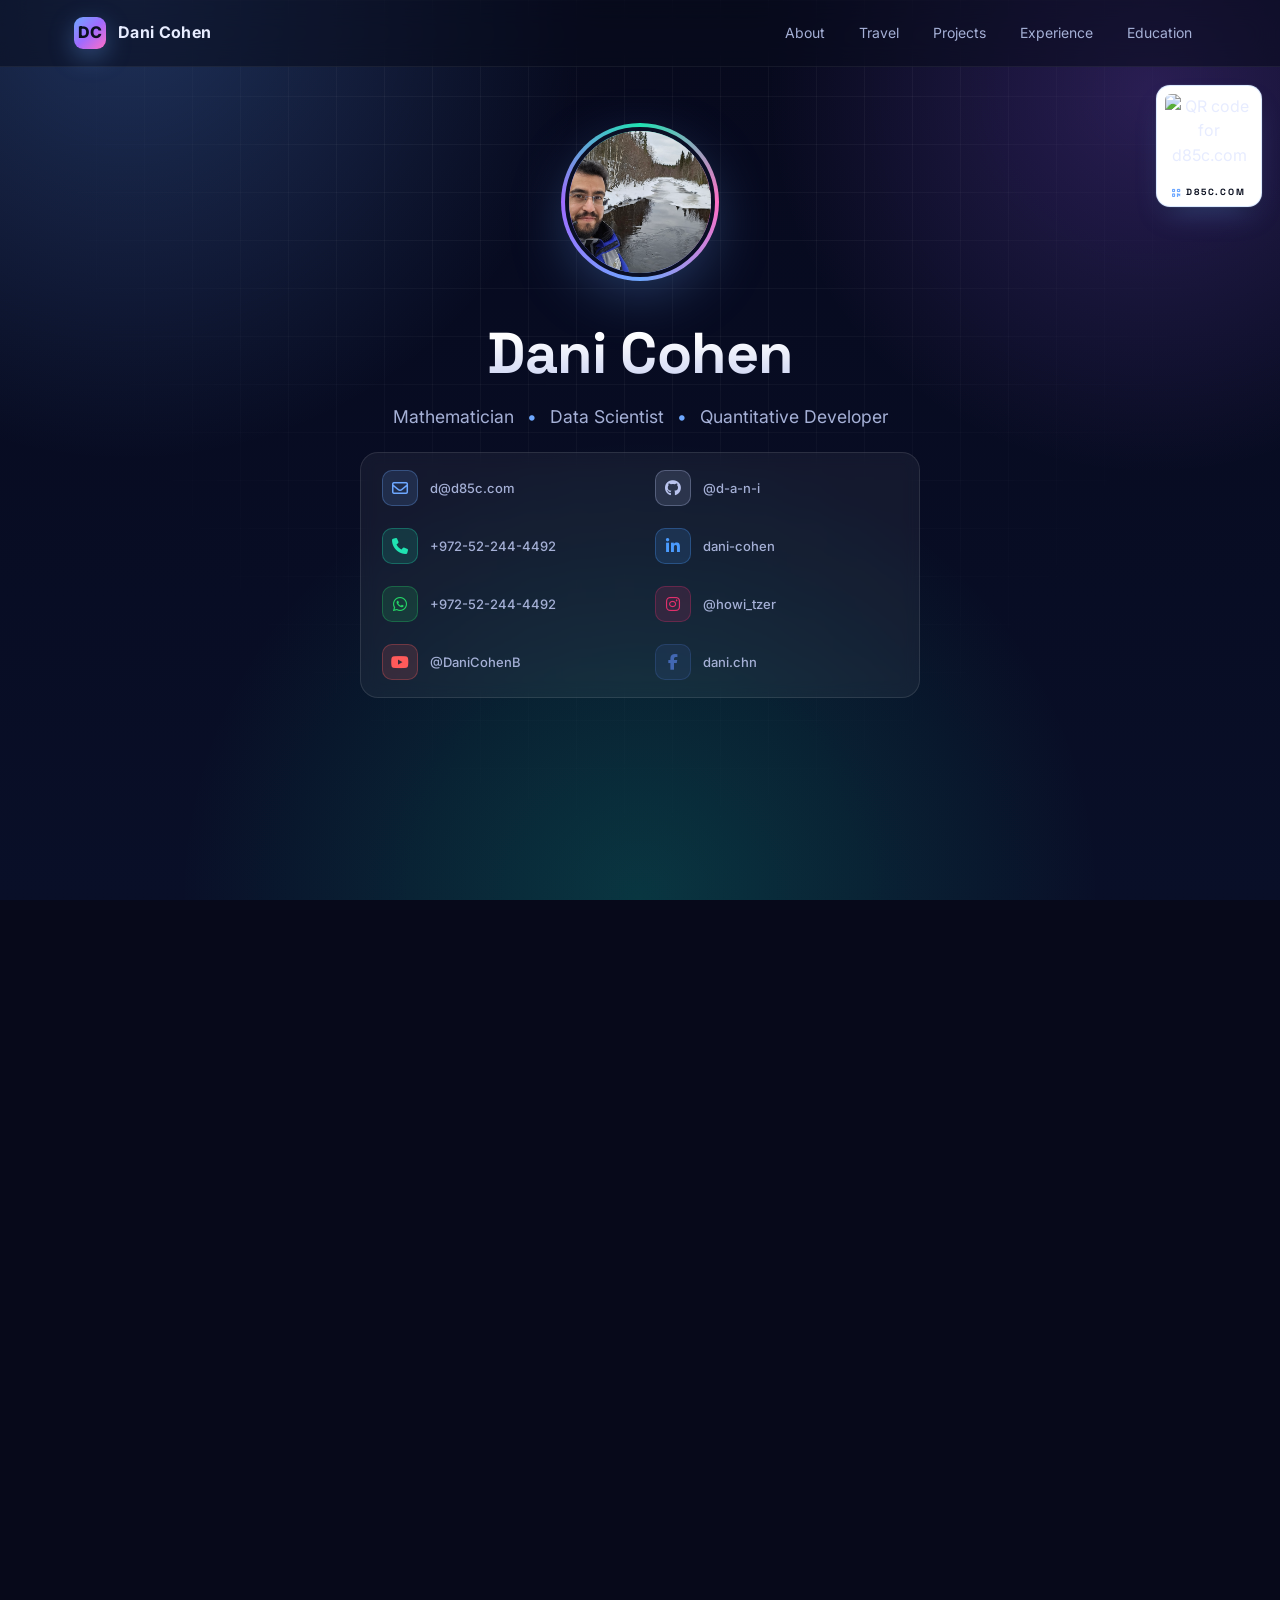
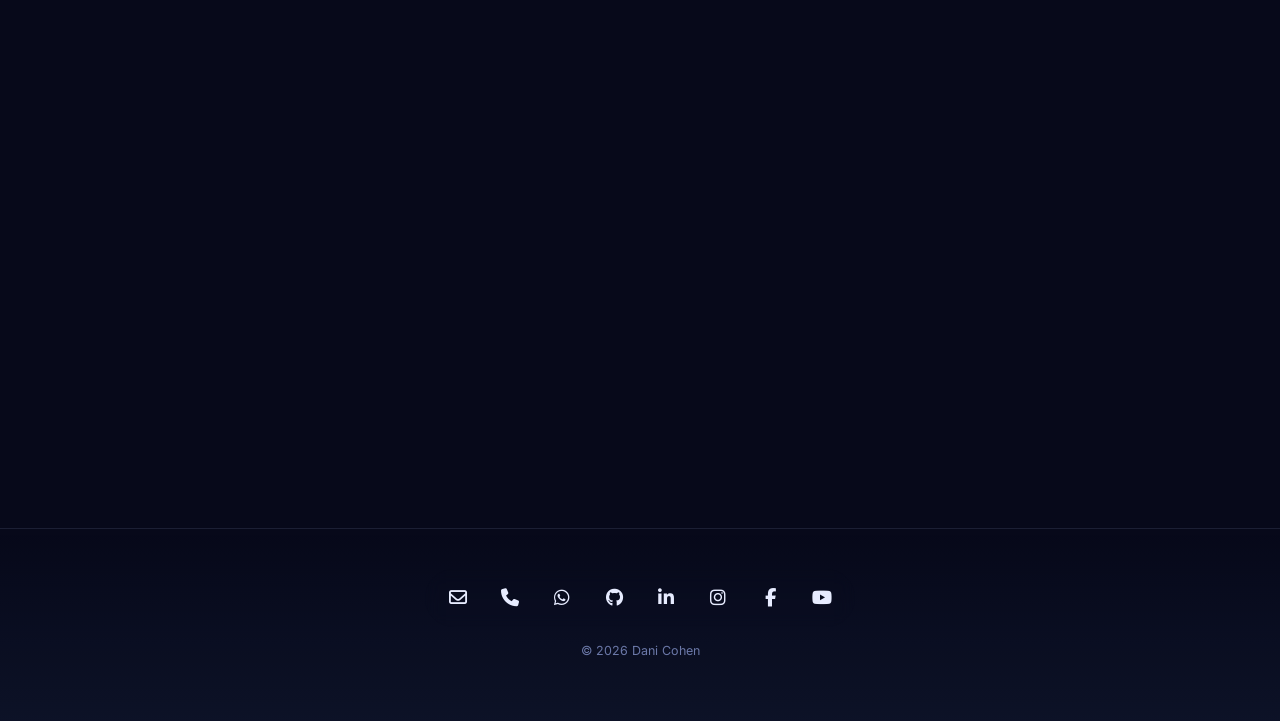
==== index.html @ a64b28fa "Cache-bust thum.io Zblid thumbnail" ====
<!DOCTYPE html>
<html lang="en">
<head>
    <!-- Google tag (gtag.js) -->
    <script async src="https://www.googletagmanager.com/gtag/js?id=G-GZY905EX00"></script>
    <script>
      window.dataLayer = window.dataLayer || [];
      function gtag(){dataLayer.push(arguments);}
      gtag('js', new Date());
      gtag('config', 'G-GZY905EX00');
    </script>
    <!-- End Google tag (gtag.js) -->
    <meta charset="UTF-8">
    <meta name="viewport" content="width=device-width, initial-scale=1.0">
    <meta name="description" content="Dani Cohen - Mathematician, Data Scientist, and Quantitative Developer. Experience, projects, and travels.">
    <meta name="theme-color" content="#0b1020">
    <meta property="og:title" content="Dani Cohen">
    <meta property="og:description" content="Mathematician • Data Scientist • Quantitative Developer">
    <meta property="og:image" content="profile.jpg">
    <title>Dani Cohen</title>

    <link rel="icon" type="image/jpeg" href="profile.jpg">

    <link rel="preconnect" href="https://fonts.googleapis.com">
    <link rel="preconnect" href="https://fonts.gstatic.com" crossorigin>
    <link href="https://fonts.googleapis.com/css2?family=Inter:wght@300;400;500;600;700;800&family=Space+Grotesk:wght@500;600;700&display=swap" rel="stylesheet">

    <link rel="stylesheet" href="https://cdnjs.cloudflare.com/ajax/libs/font-awesome/6.5.2/css/all.min.css" crossorigin="anonymous" referrerpolicy="no-referrer">
    <link rel="stylesheet" href="https://unpkg.com/leaflet@1.9.4/dist/leaflet.css" integrity="sha256-p4NxAoJBhIIN+hmNHrzRCf9tD/miZyoHS5obTRR9BMY=" crossorigin="">

    <style>
        :root {
            --bg-0: #07091a;
            --bg-1: #0b1020;
            --bg-2: #11183a;
            --card: rgba(255, 255, 255, 0.05);
            --card-border: rgba(255, 255, 255, 0.10);
            --text: #e7ecff;
            --text-dim: #a5b0d6;
            --muted: #6b78a8;
            --accent: #6ea8ff;
            --accent-2: #a06bff;
            --accent-3: #20e3b2;
            --grad: linear-gradient(135deg, #6ea8ff 0%, #a06bff 50%, #ff6ec7 100%);
            --grad-soft: linear-gradient(135deg, rgba(110,168,255,.15), rgba(160,107,255,.15), rgba(255,110,199,.15));
            --shadow-lg: 0 30px 60px -20px rgba(0,0,0,.6), 0 8px 24px -8px rgba(110,168,255,.15);
            --ring: 0 0 0 1px rgba(255,255,255,.08);
        }

        * { box-sizing: border-box; }

        html { scroll-behavior: smooth; }

        body {
            margin: 0;
            font-family: 'Inter', system-ui, -apple-system, Segoe UI, Roboto, Helvetica, Arial, sans-serif;
            color: var(--text);
            background: var(--bg-0);
            -webkit-font-smoothing: antialiased;
            -moz-osx-font-smoothing: grayscale;
            line-height: 1.55;
            overflow-x: hidden;
        }

        h1, h2, h3, .display { font-family: 'Space Grotesk', 'Inter', sans-serif; letter-spacing: -0.01em; }

        a { color: inherit; text-decoration: none; }

        img { max-width: 100%; display: block; }

        .container {
            max-width: 1180px;
            margin: 0 auto;
            padding: 0 24px;
        }

        /* ---------- Background Aurora ---------- */
        .aurora {
            position: fixed;
            inset: 0;
            z-index: -2;
            background:
                radial-gradient(60vw 60vw at 10% 0%, rgba(110, 168, 255, .25), transparent 60%),
                radial-gradient(50vw 50vw at 90% 10%, rgba(160, 107, 255, .22), transparent 60%),
                radial-gradient(60vw 60vw at 50% 100%, rgba(32, 227, 178, .18), transparent 60%),
                linear-gradient(180deg, #07091a 0%, #0a0f25 100%);
            filter: saturate(115%);
        }
        .grid-overlay {
            position: fixed;
            inset: 0;
            z-index: -1;
            background-image:
                linear-gradient(rgba(255,255,255,.04) 1px, transparent 1px),
                linear-gradient(90deg, rgba(255,255,255,.04) 1px, transparent 1px);
            background-size: 48px 48px;
            mask-image: radial-gradient(ellipse at 50% 0%, black 30%, transparent 70%);
            pointer-events: none;
        }

        /* ---------- Nav ---------- */
        .nav {
            position: sticky;
            top: 0;
            z-index: 50;
            backdrop-filter: blur(14px);
            -webkit-backdrop-filter: blur(14px);
            background: rgba(8, 11, 28, 0.55);
            border-bottom: 1px solid rgba(255,255,255,.06);
        }
        .nav-inner {
            display: flex;
            align-items: center;
            justify-content: space-between;
            padding: 14px 24px;
            max-width: 1180px;
            margin: 0 auto;
        }
        .brand {
            display: flex;
            align-items: center;
            gap: 12px;
            font-weight: 700;
            letter-spacing: .02em;
        }
        .brand-mark {
            width: 32px; height: 32px;
            border-radius: 9px;
            background: var(--grad);
            display: grid; place-items: center;
            color: #0b1020; font-weight: 800;
            box-shadow: 0 8px 24px rgba(110,168,255,.35);
        }
        .nav-links { display: flex; gap: 6px; }
        .nav-links a {
            padding: 8px 14px;
            border-radius: 999px;
            font-size: 14px;
            color: var(--text-dim);
            transition: all .2s ease;
        }
        .nav-links a:hover { color: white; background: rgba(255,255,255,.06); }
        @media (max-width: 720px) {
            .nav-links { display: none; }
        }

        /* ---------- Hero ---------- */
        header.hero {
            position: relative;
            padding: 56px 24px 40px;
            text-align: center;
        }
        @media (max-width: 520px) {
            header.hero { padding: 40px 20px 28px; }
        }

        /* QR badge */
        .qr-badge {
            position: absolute;
            top: 18px;
            right: 18px;
            z-index: 5;
            display: inline-flex;
            flex-direction: column;
            align-items: center;
            gap: 4px;
            padding: 8px 8px 6px;
            background: #fff;
            border-radius: 14px;
            border: 1px solid rgba(110,168,255,.25);
            box-shadow:
                0 0 0 1px rgba(255,255,255,.05),
                0 14px 30px -12px rgba(110,168,255,.35),
                0 6px 14px -6px rgba(0,0,0,.45);
            transition: transform .25s ease, box-shadow .25s ease, border-color .25s ease;
        }
        .qr-badge:hover {
            transform: translateY(-2px) rotate(-1deg);
            border-color: rgba(110,168,255,.55);
            box-shadow:
                0 0 0 1px rgba(255,255,255,.05),
                0 20px 36px -12px rgba(110,168,255,.55),
                0 8px 18px -6px rgba(0,0,0,.5);
        }
        .qr-badge img {
            width: 88px;
            height: 88px;
            display: block;
            border-radius: 6px;
        }
        .qr-badge .qr-cap {
            font-family: 'Space Grotesk', 'Inter', sans-serif;
            font-size: 9px;
            font-weight: 700;
            color: #0b1020;
            letter-spacing: .22em;
            text-transform: uppercase;
            display: inline-flex;
            align-items: center;
            gap: 4px;
        }
        .qr-badge .qr-cap i { color: #6ea8ff; font-size: 9px; }
        @media (max-width: 640px) {
            .qr-badge { top: 10px; right: 10px; padding: 6px 6px 4px; border-radius: 12px; }
            .qr-badge img { width: 64px; height: 64px; }
            .qr-badge .qr-cap { font-size: 8px; letter-spacing: .16em; }
        }
        @media (max-width: 380px) {
            .qr-badge img { width: 54px; height: 54px; }
            .qr-badge .qr-cap { display: none; }
        }
        .avatar-wrap {
            display: inline-block;
            position: relative;
            padding: 4px;
            border-radius: 50%;
            background: conic-gradient(from 180deg, #6ea8ff, #a06bff, #20e3b2, #ff6ec7, #6ea8ff);
            animation: spin 8s linear infinite;
            box-shadow: 0 18px 60px -10px rgba(110,168,255,.35);
        }
        @keyframes spin { to { transform: rotate(360deg); } }
        .avatar {
            width: 150px; height: 150px;
            border-radius: 50%;
            object-fit: cover;
            border: 4px solid #0a0f25;
            background: #0a0f25;
            animation: spin 8s linear infinite reverse;
        }
        @media (max-width: 520px) {
            .avatar { width: 120px; height: 120px; }
        }
        .name {
            margin: 22px 0 4px;
            font-size: clamp(2.2rem, 5.5vw, 3.6rem);
            font-weight: 700;
            background: linear-gradient(180deg, #ffffff 30%, #b9c3ee 100%);
            -webkit-background-clip: text;
            background-clip: text;
            color: transparent;
        }
        .tagline {
            color: var(--text-dim);
            font-size: clamp(.95rem, 1.4vw, 1.1rem);
            margin: 0 0 18px;
        }
        .tagline .dot { color: var(--accent); margin: 0 8px; }

        .socials {
            display: inline-flex;
            flex-wrap: wrap;
            gap: 10px;
            justify-content: center;
            padding: 8px 12px;
            border-radius: 999px;
            background: var(--card);
            border: 1px solid var(--card-border);
            backdrop-filter: blur(8px);
        }
        .icon-btn {
            width: 42px; height: 42px;
            display: inline-grid;
            place-items: center;
            color: var(--text);
            border-radius: 999px;
            transition: all .25s ease;
            background: transparent;
            border: 1px solid transparent;
        }
        .icon-btn:hover {
            transform: translateY(-2px);
            background: rgba(255,255,255,.08);
            border-color: rgba(255,255,255,.12);
            color: white;
            box-shadow: 0 8px 24px -8px rgba(110,168,255,.45);
        }
        .icon-btn i { font-size: 18px; }

        /* Hero socials: compact 2-column grid with brand-tinted icons */
        .socials-list {
            margin: 22px auto 0;
            max-width: 560px;
            display: grid;
            grid-template-columns: 1fr 1fr;
            gap: 4px;
            padding: 8px;
            border-radius: 18px;
            background: var(--card);
            border: 1px solid var(--card-border);
            backdrop-filter: blur(8px);
        }
        @media (max-width: 520px) {
            .socials-list { grid-template-columns: 1fr; max-width: 320px; }
        }
        .social-row {
            --brand: var(--accent);
            display: grid;
            grid-template-columns: 36px 1fr;
            align-items: center;
            gap: 12px;
            padding: 8px 12px;
            border-radius: 12px;
            color: var(--text-dim);
            transition: background .2s ease, border-color .2s ease, color .2s ease, transform .2s ease;
            border: 1px solid transparent;
            text-align: left;
            min-width: 0;
        }
        .social-row:hover {
            background: rgba(255,255,255,.05);
            border-color: rgba(255,255,255,.10);
            color: white;
            transform: translateY(-1px);
        }
        .social-row .glyph {
            width: 36px; height: 36px;
            display: grid; place-items: center;
            border-radius: 10px;
            background: color-mix(in srgb, var(--brand) 14%, transparent);
            border: 1px solid color-mix(in srgb, var(--brand) 30%, transparent);
            color: var(--brand);
            font-size: 16px;
            transition: background .2s ease, color .2s ease, border-color .2s ease, box-shadow .2s ease;
        }
        .social-row:hover .glyph {
            background: var(--brand);
            color: #0a0f25;
            border-color: var(--brand);
            box-shadow: 0 8px 20px -8px color-mix(in srgb, var(--brand) 70%, transparent);
        }
        .social-row .handle {
            font-family: 'Inter', sans-serif;
            font-size: 13px;
            font-weight: 500;
            letter-spacing: 0;
            overflow: hidden;
            text-overflow: ellipsis;
            white-space: nowrap;
        }
        .social-row[data-brand="email"]     { --brand: #6ea8ff; }
        .social-row[data-brand="phone"]     { --brand: #20e3b2; }
        .social-row[data-brand="whatsapp"]  { --brand: #25D366; }
        .social-row[data-brand="github"]    { --brand: #b9c3ee; }
        .social-row[data-brand="linkedin"]  { --brand: #4a9bff; }
        .social-row[data-brand="instagram"] { --brand: #e1306c; }
        .social-row[data-brand="facebook"]  { --brand: #4267B2; }
        .social-row[data-brand="youtube"]   { --brand: #ff5a5a; }

        /* ---------- Sections ---------- */
        section { padding: 44px 24px; position: relative; }
        @media (max-width: 520px) { section { padding: 36px 20px; } }
        .section-head {
            display: flex; align-items: center; gap: 14px;
            margin-bottom: 28px;
        }
        .section-head h2 {
            font-size: clamp(1.5rem, 3vw, 2rem);
            margin: 0;
            font-weight: 700;
        }
        .eyebrow {
            display: inline-flex; align-items: center; gap: 8px;
            color: var(--accent);
            font-size: 12px;
            font-weight: 600;
            letter-spacing: .14em;
            text-transform: uppercase;
            padding: 6px 10px;
            border-radius: 999px;
            background: rgba(110,168,255,.10);
            border: 1px solid rgba(110,168,255,.25);
        }

        .card {
            background: var(--card);
            border: 1px solid var(--card-border);
            border-radius: 22px;
            padding: 26px;
            backdrop-filter: blur(8px);
            box-shadow: var(--shadow-lg);
            transition: transform .25s ease, border-color .25s ease, box-shadow .25s ease;
        }
        .card:hover {
            border-color: rgba(255,255,255,.18);
            transform: translateY(-3px);
        }

        .grid-2 {
            display: grid;
            grid-template-columns: 1fr 1fr;
            gap: 22px;
        }
        @media (max-width: 880px) { .grid-2 { grid-template-columns: 1fr; } }

        /* ---------- Skills ---------- */
        .skill-row { padding: 14px 0; border-top: 1px dashed rgba(255,255,255,.08); }
        .skill-row:first-child { border-top: 0; padding-top: 0; }
        .skill-row h3 {
            display: flex; align-items: center; gap: 12px;
            font-size: 1.05rem; font-weight: 600; margin: 0 0 10px;
        }
        .skill-row h3 .ico {
            width: 36px; height: 36px;
            display: grid; place-items: center;
            background: var(--grad-soft);
            border: 1px solid var(--card-border);
            border-radius: 10px;
            color: var(--accent);
        }
        .tags { display: flex; flex-wrap: wrap; gap: 6px; }
        .tag {
            padding: 6px 12px;
            border-radius: 999px;
            font-size: 12.5px;
            background: rgba(110,168,255,.10);
            border: 1px solid rgba(110,168,255,.25);
            color: #cfd9ff;
            transition: all .2s ease;
        }
        .tag:hover {
            transform: translateY(-2px);
            background: rgba(110,168,255,.22);
            color: white;
        }

        /* ---------- Interests ---------- */
        .interest {
            display: grid;
            grid-template-columns: 44px 1fr;
            gap: 14px;
            align-items: start;
            padding: 14px 0;
            border-top: 1px dashed rgba(255,255,255,.08);
        }
        .interest:first-child { border-top: 0; padding-top: 0; }
        .interest .ico {
            width: 44px; height: 44px;
            border-radius: 12px;
            background: var(--grad-soft);
            border: 1px solid var(--card-border);
            display: grid; place-items: center;
            color: var(--accent-3);
            font-size: 18px;
        }
        .interest h3 { margin: 2px 0 4px; font-size: 1.05rem; font-weight: 600; }
        .interest p { margin: 0; color: var(--text-dim); font-size: .94rem; }
        .interest a { color: var(--accent); border-bottom: 1px dashed rgba(110,168,255,.5); }
        .interest a:hover { color: white; border-bottom-color: white; }

        .lang-flags { display: flex; flex-wrap: wrap; gap: 10px; margin-top: 6px; }
        .flag {
            display: inline-flex;
            align-items: center;
            gap: 8px;
            padding: 6px 10px;
            border-radius: 10px;
            background: rgba(255,255,255,.05);
            border: 1px solid var(--card-border);
            font-size: 13px;
            color: var(--text-dim);
            position: relative;
            cursor: default;
            transition: transform .2s ease, border-color .2s ease, background .2s ease;
        }
        .flag:hover { transform: translateY(-2px); border-color: rgba(255,255,255,.18); background: rgba(255,255,255,.08); }
        .flag img { width: 22px; height: 16px; border-radius: 3px; object-fit: cover; }
        .flag[data-level]::after {
            content: attr(data-level);
            position: absolute;
            bottom: calc(100% + 8px);
            left: 50%;
            transform: translateX(-50%) translateY(6px);
            background: var(--bg-1);
            color: var(--accent);
            border: 1px solid var(--card-border);
            padding: 4px 10px;
            border-radius: 8px;
            font-size: 11px;
            font-weight: 600;
            letter-spacing: .08em;
            white-space: nowrap;
            opacity: 0;
            pointer-events: none;
            transition: opacity .2s ease, transform .2s ease;
            box-shadow: 0 8px 20px -8px rgba(0,0,0,.5);
        }
        .flag[data-level]::before {
            content: "";
            position: absolute;
            bottom: calc(100% + 2px);
            left: 50%;
            transform: translateX(-50%);
            border: 5px solid transparent;
            border-top-color: var(--card-border);
            opacity: 0;
            transition: opacity .2s ease;
        }
        .flag[data-level]:hover::after { opacity: 1; transform: translateX(-50%) translateY(0); }
        .flag[data-level]:hover::before { opacity: 1; }
        .flag.clickable {
            color: var(--accent);
            border-color: rgba(110,168,255,.45);
            background: rgba(110,168,255,.10);
            position: relative;
            cursor: pointer;
            box-shadow: 0 0 0 0 rgba(110,168,255,.45);
            animation: pulse 2.4s ease-in-out infinite;
        }
        .flag.clickable:hover { color: white; background: rgba(110,168,255,.22); }
        .flag.clickable .link-hint {
            font-size: 10px;
            display: inline-flex; align-items: center; gap: 4px;
            color: var(--accent);
        }
        @keyframes pulse {
            0%, 100% { box-shadow: 0 0 0 0 rgba(110,168,255,.45); }
            50%      { box-shadow: 0 0 0 8px rgba(110,168,255,0); }
        }

        /* ---------- Map ---------- */
        .map-wrap {
            position: relative;
            border-radius: 22px;
            overflow: hidden;
            border: 1px solid var(--card-border);
            box-shadow: var(--shadow-lg);
            background: #0a0f25;
        }
        #map {
            height: 520px;
            width: 100%;
            background: #0a0f25;
        }
        @media (max-width: 640px) { #map { height: 420px; } }
        .map-legend {
            position: absolute;
            bottom: 14px; left: 14px;
            padding: 10px 14px;
            background: rgba(8, 11, 28, .8);
            border: 1px solid var(--card-border);
            border-radius: 14px;
            font-size: 12.5px;
            color: var(--text-dim);
            backdrop-filter: blur(8px);
            display: flex; align-items: center; gap: 10px;
            z-index: 500;
        }
        .legend-dot {
            width: 10px; height: 10px; border-radius: 999px;
            background: #ff6ec7;
            box-shadow: 0 0 0 4px rgba(255,110,199,.25);
        }
        .country-chips {
            display: flex; flex-wrap: wrap; gap: 6px;
            margin-top: 18px;
        }
        .chip {
            display: inline-flex; align-items: center; gap: 6px;
            padding: 5px 10px;
            border-radius: 999px;
            font-size: 12px;
            background: rgba(255,255,255,.04);
            border: 1px solid var(--card-border);
            color: var(--text-dim);
        }
        .chip img { width: 16px; height: 12px; border-radius: 2px; object-fit: cover; }
        .stat-row {
            display: flex; flex-wrap: wrap; gap: 24px;
            margin-top: 18px;
        }
        .stat .num {
            font-size: 1.8rem; font-weight: 700;
            background: var(--grad); -webkit-background-clip: text; background-clip: text; color: transparent;
        }
        .stat .label { color: var(--text-dim); font-size: 12.5px; letter-spacing: .12em; text-transform: uppercase; }

        /* Dark basemap: OSM tiles are light, so invert them to match the theme.
           Only the tile pane is filtered, markers/popups stay untouched. */
        .leaflet-tile-pane {
            filter: invert(1) hue-rotate(200deg) brightness(.62) contrast(1.05) saturate(.45);
        }

        /* Leaflet marker custom */
        .country-pin {
            width: 14px; height: 14px;
            background: #ff6ec7;
            border-radius: 50%;
            border: 2px solid #fff;
            box-shadow: 0 0 0 4px rgba(255,110,199,.35);
            animation: pin-pulse 2.6s ease-in-out infinite;
        }
        @keyframes pin-pulse {
            0%, 100% { transform: scale(1); box-shadow: 0 0 0 4px rgba(255,110,199,.35); }
            50%      { transform: scale(1.25); box-shadow: 0 0 0 10px rgba(255,110,199,0); }
        }
        .leaflet-popup-content-wrapper {
            background: rgba(8, 11, 28, .94);
            color: #fff;
            border-radius: 12px;
            border: 1px solid var(--card-border);
        }
        .leaflet-popup-tip { background: rgba(8, 11, 28, .94); }
        .leaflet-popup-content { margin: 10px 14px; font-family: 'Inter', sans-serif; font-size: 13px; }
        .leaflet-container a.leaflet-popup-close-button { color: #cfd9ff; }
        .leaflet-control-attribution {
            background: rgba(8, 11, 28, .8) !important;
            color: #6b78a8 !important;
            font-size: 10px !important;
        }
        .leaflet-control-attribution a { color: #a5b0d6 !important; }

        /* ---------- Projects ---------- */
        .projects {
            display: grid;
            grid-template-columns: repeat(3, 1fr);
            gap: 22px;
        }
        @media (max-width: 980px) { .projects { grid-template-columns: 1fr 1fr; } }
        @media (max-width: 660px) { .projects { grid-template-columns: 1fr; } }
        .project {
            position: relative;
            overflow: hidden;
            border-radius: 22px;
            background: var(--card);
            border: 1px solid var(--card-border);
            transition: transform .25s ease, border-color .25s ease, box-shadow .25s ease;
        }
        .project:hover {
            transform: translateY(-4px);
            border-color: rgba(255,255,255,.2);
            box-shadow: var(--shadow-lg);
        }
        .project .thumb {
            aspect-ratio: 16/10;
            background: #0a0f25;
            position: relative;
            overflow: hidden;
        }
        .project .thumb img {
            width: 100%; height: 100%; object-fit: cover;
            transition: transform .6s ease;
        }
        .project:hover .thumb img { transform: scale(1.05); }
        .project .thumb::after {
            content: ""; position: absolute; inset: 0;
            background: linear-gradient(180deg, transparent 50%, rgba(7,9,26,.7) 100%);
            pointer-events: none;
        }
        .project .body { padding: 18px 20px 22px; }
        .project .body h3 {
            font-size: 1.1rem; font-weight: 700; margin: 0 0 6px;
            display: flex; align-items: center; gap: 8px;
        }
        .project .body p { margin: 0; color: var(--text-dim); font-size: .92rem; }
        .project .meta {
            margin-top: 12px;
            display: flex; flex-wrap: wrap; gap: 6px;
        }
        .project .link {
            position: absolute;
            top: 14px; right: 14px;
            width: 36px; height: 36px;
            border-radius: 999px;
            background: rgba(8,11,28,.7);
            backdrop-filter: blur(6px);
            border: 1px solid rgba(255,255,255,.15);
            color: white;
            display: grid; place-items: center;
            z-index: 2;
            transition: all .2s ease;
        }
        .project:hover .link { background: var(--accent); color: #0b1020; transform: rotate(-45deg); }
        .project-status {
            display: inline-flex;
            align-items: center;
            margin-left: 2px;
            padding: 3px 8px;
            border: 1px solid rgba(255, 202, 58, .45);
            border-radius: 999px;
            background: rgba(255, 202, 58, .12);
            color: #ffe28a;
            font-family: 'Inter', sans-serif;
            font-size: .63rem;
            font-weight: 700;
            letter-spacing: .09em;
            line-height: 1;
            text-transform: uppercase;
        }

        /* zbace retro thumb */
        .retro-thumb {
            position: relative;
            width: 100%; height: 100%;
            background: radial-gradient(ellipse at 50% 60%, rgba(110,168,255,.25), transparent 60%), #050816;
            overflow: hidden;
        }
        .retro-thumb::before {
            content: "";
            position: absolute; inset: 0;
            background-image:
                radial-gradient(2px 2px at 10% 20%, #fff, transparent),
                radial-gradient(1px 1px at 25% 70%, #fff, transparent),
                radial-gradient(1.5px 1.5px at 40% 30%, #fff, transparent),
                radial-gradient(1px 1px at 60% 80%, #fff, transparent),
                radial-gradient(2px 2px at 80% 25%, #fff, transparent),
                radial-gradient(1px 1px at 70% 55%, #fff, transparent),
                radial-gradient(1.5px 1.5px at 90% 70%, #fff, transparent),
                radial-gradient(1px 1px at 15% 85%, #fff, transparent),
                radial-gradient(1px 1px at 35% 50%, #fff, transparent),
                radial-gradient(1.5px 1.5px at 55% 15%, #fff, transparent);
            opacity: .8;
            animation: starfield 22s linear infinite;
        }
        @keyframes starfield {
            from { transform: translateY(0); }
            to   { transform: translateY(-40px); }
        }
        .retro-thumb svg.ship {
            position: absolute;
            left: 50%; bottom: 18%;
            transform: translateX(-50%);
            filter: drop-shadow(0 0 10px rgba(110,168,255,.6));
            animation: hover 3s ease-in-out infinite;
        }
        @keyframes hover {
            0%, 100% { transform: translateX(-50%) translateY(0); }
            50%      { transform: translateX(-50%) translateY(-6px); }
        }
        .retro-thumb .laser {
            position: absolute;
            left: 50%; bottom: 38%;
            width: 2px; height: 32px;
            background: linear-gradient(180deg, #20e3b2, transparent);
            transform: translateX(-50%);
            animation: laser 1.4s linear infinite;
            opacity: 0;
        }
        @keyframes laser {
            0% { opacity: 1; transform: translate(-50%, 0); }
            100% { opacity: 0; transform: translate(-50%, -120px); }
        }
        .retro-thumb .label {
            position: absolute;
            top: 14px; left: 14px;
            font-family: 'Space Grotesk', sans-serif;
            font-size: 12px;
            color: #20e3b2;
            letter-spacing: .25em;
        }

        /* ---------- Timeline ---------- */
        .timeline { position: relative; padding-left: 28px; }
        .timeline::before {
            content: "";
            position: absolute;
            top: 6px; bottom: 6px; left: 8px;
            width: 2px;
            background: linear-gradient(180deg, transparent, rgba(110,168,255,.5), rgba(160,107,255,.5), transparent);
            border-radius: 2px;
        }
        .t-item { position: relative; padding: 14px 0; padding-left: 14px; }
        .t-item::before {
            content: "";
            position: absolute;
            top: 22px; left: -23px;
            width: 12px; height: 12px;
            border-radius: 50%;
            background: var(--bg-1);
            border: 2px solid var(--accent);
            box-shadow: 0 0 0 3px rgba(110,168,255,.18);
            transition: all .25s ease;
        }
        .t-item.current::before {
            background: var(--accent);
            box-shadow: 0 0 0 4px rgba(110,168,255,.25), 0 0 18px rgba(110,168,255,.6);
            animation: pulse-dot 2s ease-in-out infinite;
        }
        @keyframes pulse-dot {
            0%, 100% { box-shadow: 0 0 0 4px rgba(110,168,255,.25), 0 0 18px rgba(110,168,255,.6); }
            50%      { box-shadow: 0 0 0 8px rgba(110,168,255,.10), 0 0 24px rgba(110,168,255,.9); }
        }
        .t-item:hover::before { transform: scale(1.2); }
        .t-item h3 { margin: 0; font-size: 1.02rem; font-weight: 600; }
        .t-item .when { color: var(--accent); font-size: 13px; font-weight: 500; margin-top: 2px; }
        .t-item .extra { color: var(--text-dim); font-size: 12.5px; margin-top: 3px; }

        .badge-current {
            display: inline-flex; align-items: center; gap: 6px;
            padding: 2px 8px;
            font-size: 10.5px;
            font-weight: 600;
            color: #0b1020;
            background: var(--accent-3);
            border-radius: 999px;
            margin-left: 8px;
            letter-spacing: .04em;
        }
        .badge-current .blink {
            width: 6px; height: 6px; border-radius: 50%;
            background: #0b1020;
            animation: blinkdot 1.4s ease-in-out infinite;
        }
        @keyframes blinkdot { 0%, 100% { opacity: 1; } 50% { opacity: .3; } }

        /* ---------- Footer ---------- */
        footer {
            margin-top: 40px;
            padding: 40px 24px 60px;
            text-align: center;
            border-top: 1px solid rgba(255,255,255,.06);
            background: linear-gradient(180deg, transparent, rgba(110,168,255,.06));
        }
        footer .copy { color: var(--muted); font-size: 12.5px; margin-top: 14px; }

        /* Reveal animation on scroll */
        .reveal {
            opacity: 0;
            transform: translateY(18px);
            transition: opacity .7s ease, transform .7s ease;
        }
        .reveal.in {
            opacity: 1;
            transform: translateY(0);
        }

        @media (prefers-reduced-motion: reduce) {
            *, *::before, *::after { animation: none !important; transition: none !important; }
        }
    </style>
</head>
<body>
    <div class="aurora"></div>
    <div class="grid-overlay"></div>

    <!-- Nav -->
    <nav class="nav">
        <div class="nav-inner">
            <a href="#top" class="brand">
                <span class="brand-mark">DC</span>
                <span>Dani Cohen</span>
            </a>
            <div class="nav-links">
                <a href="#about">About</a>
                <a href="#travel">Travel</a>
                <a href="#projects">Projects</a>
                <a href="#experience">Experience</a>
                <a href="#education">Education</a>
            </div>
        </div>
    </nav>

    <!-- Hero -->
    <header id="top" class="hero">
        <a class="qr-badge" href="https://d85c.com" target="_blank" rel="noopener" title="Scan or click to visit d85c.com" aria-label="QR code linking to d85c.com">
            <img
                src="https://api.qrserver.com/v1/create-qr-code/?data=https%3A%2F%2Fd85c.com&size=240x240&format=svg&margin=1&ecc=M"
                alt="QR code for d85c.com"
                loading="lazy"
                width="88" height="88">
            <span class="qr-cap"><i class="fa-solid fa-qrcode"></i> d85c.com</span>
        </a>
        <div class="container">
            <div class="avatar-wrap">
                <img class="avatar" src="profile.jpg" alt="Dani Cohen" loading="eager">
            </div>
            <h1 class="name">Dani Cohen</h1>
            <p class="tagline">
                Mathematician <span class="dot">•</span> Data Scientist <span class="dot">•</span> Quantitative Developer
            </p>

            <div class="socials-list" aria-label="Contact and social links">
                <a class="social-row" data-brand="email" href="mailto:d@d85c.com" title="Email">
                    <span class="glyph"><i class="fa-regular fa-envelope"></i></span>
                    <span class="handle">d@d85c.com</span>
                </a>
                <a class="social-row" data-brand="github" href="https://github.com/d-a-n-i" target="_blank" rel="noopener" title="GitHub">
                    <span class="glyph"><i class="fa-brands fa-github"></i></span>
                    <span class="handle">@d-a-n-i</span>
                </a>
                <a class="social-row" data-brand="phone" href="tel:+972522444492" title="Phone">
                    <span class="glyph"><i class="fa-solid fa-phone"></i></span>
                    <span class="handle">+972-52-244-4492</span>
                </a>
                <a class="social-row" data-brand="linkedin" href="https://www.linkedin.com/in/dani-cohen-8079673/" target="_blank" rel="noopener" title="LinkedIn">
                    <span class="glyph"><i class="fa-brands fa-linkedin-in"></i></span>
                    <span class="handle">dani-cohen</span>
                </a>
                <a class="social-row" data-brand="whatsapp" href="https://wa.me/972522444492" target="_blank" rel="noopener" title="WhatsApp">
                    <span class="glyph"><i class="fa-brands fa-whatsapp"></i></span>
                    <span class="handle">+972-52-244-4492</span>
                </a>
                <a class="social-row" data-brand="instagram" href="https://www.instagram.com/howi_tzer/" target="_blank" rel="noopener" title="Instagram">
                    <span class="glyph"><i class="fa-brands fa-instagram"></i></span>
                    <span class="handle">@howi_tzer</span>
                </a>
                <a class="social-row" data-brand="youtube" href="https://www.youtube.com/@DaniCohenB" target="_blank" rel="noopener" title="YouTube">
                    <span class="glyph"><i class="fa-brands fa-youtube"></i></span>
                    <span class="handle">@DaniCohenB</span>
                </a>
                <a class="social-row" data-brand="facebook" href="https://fb.com/dani.chn" target="_blank" rel="noopener" title="Facebook">
                    <span class="glyph"><i class="fa-brands fa-facebook-f"></i></span>
                    <span class="handle">dani.chn</span>
                </a>
            </div>
        </div>
    </header>

    <!-- About / Skills / Interests -->
    <section id="about">
        <div class="container">
            <div class="section-head reveal">
                <span class="eyebrow"><i class="fa-solid fa-sparkles"></i> About</span>
                <h2>What I do, what I love</h2>
            </div>

            <div class="grid-2">
                <!-- I Do -->
                <div class="card reveal">
                    <div class="skill-row">
                        <h3><span class="ico"><i class="fa-solid fa-code"></i></span> Algorithms Research &amp; Development</h3>
                        <div class="tags">
                            <span class="tag">Python</span>
                            <span class="tag">MATLAB</span>
                            <span class="tag">R</span>
                            <span class="tag">C++</span>
                            <span class="tag">Java</span>
                            <span class="tag">C#</span>
                        </div>
                    </div>
                    <div class="skill-row">
                        <h3><span class="ico"><i class="fa-solid fa-chart-line"></i></span> Data Science &amp; Quant</h3>
                        <div class="tags">
                            <span class="tag">Statistics</span>
                            <span class="tag">Machine Learning</span>
                            <span class="tag">Signal Processing</span>
                            <span class="tag">Market Microstructure</span>
                        </div>
                    </div>
                    <div class="skill-row">
                        <h3><span class="ico"><i class="fa-solid fa-square-root-variable"></i></span> Mathematics</h3>
                    </div>
                </div>

                <!-- I Like -->
                <div class="card reveal">
                    <div class="interest">
                        <div class="ico"><i class="fa-solid fa-plane-departure"></i></div>
                        <div>
                            <h3>Travelling</h3>
                            <p><a href="#travel">See where I've been</a> - 31 countries and counting.</p>
                        </div>
                    </div>
                    <div class="interest">
                        <div class="ico"><i class="fa-solid fa-camera"></i></div>
                        <div>
                            <h3>Photography</h3>
                            <p>Catch the latest on <a href="https://www.instagram.com/howi_tzer/" target="_blank" rel="noopener">Instagram</a>.</p>
                        </div>
                    </div>
                    <div class="interest">
                        <div class="ico"><i class="fa-solid fa-feather"></i></div>
                        <div>
                            <h3>Nature</h3>
                            <p>I filmed a falcon family that nested below my window - <a href="https://www.youtube.com/@DaniCohenB" target="_blank" rel="noopener">watch on YouTube</a>.</p>
                        </div>
                    </div>
                    <div class="interest">
                        <div class="ico"><i class="fa-solid fa-language"></i></div>
                        <div>
                            <h3>Languages</h3>
                            <div class="lang-flags">
                                <span class="flag" data-level="C2 · Native"><img src="https://flagcdn.com/il.svg" alt="Hebrew"> Hebrew</span>
                                <span class="flag" data-level="C2 · Fluent"><img src="https://flagcdn.com/gb.svg" alt="English"> English</span>
                                <a class="flag clickable" data-level="B2 · Upper-Intermediate" href="https://lyricstranslate.com/en/translator/dani2" target="_blank" rel="noopener" title="See my translations on lyricstranslate.com">
                                    <img src="https://flagcdn.com/ru.svg" alt="Russian"> Russian
                                    <span class="link-hint"><i class="fa-solid fa-arrow-up-right-from-square"></i></span>
                                </a>
                                <span class="flag" data-level="A2 · Elementary"><img src="https://flagcdn.com/bg.svg" alt="Bulgarian"> Bulgarian</span>
                            </div>
                        </div>
                    </div>
                    <div class="interest">
                        <div class="ico"><i class="fa-solid fa-sailboat"></i></div>
                        <div><h3>Sailing</h3><p>Out on the water whenever the wind allows.</p></div>
                    </div>
                    <div class="interest">
                        <div class="ico"><i class="fa-solid fa-gamepad"></i></div>
                        <div><h3>Gaming</h3></div>
                    </div>
                </div>
            </div>
        </div>
    </section>

    <!-- Travel Map -->
    <section id="travel">
        <div class="container">
            <div class="section-head reveal">
                <span class="eyebrow"><i class="fa-solid fa-globe"></i> Travel</span>
                <h2>Where I've been</h2>
            </div>

            <div class="card reveal" style="padding: 14px;">
                <div class="map-wrap">
                    <div id="map" role="img" aria-label="Interactive world map of countries I have visited"></div>
                    <div class="map-legend"><span class="legend-dot"></span> Visited (click for details)</div>
                </div>

                <div class="stat-row">
                    <div class="stat"><div class="num" id="stat-countries">31</div><div class="label">Countries</div></div>
                    <div class="stat"><div class="num">3</div><div class="label">Continents touched</div></div>
                    <div class="stat"><div class="num">∞</div><div class="label">Stories</div></div>
                </div>

                <div class="country-chips" id="chips"></div>
            </div>
        </div>
    </section>

    <!-- Projects -->
    <section id="projects">
        <div class="container">
            <div class="section-head reveal">
                <span class="eyebrow"><i class="fa-solid fa-rocket"></i> Projects</span>
                <h2>Side things I build for fun</h2>
            </div>

            <div class="projects">
                <a class="project reveal" href="https://katnoim.com" target="_blank" rel="noopener">
                    <span class="link" aria-hidden="true"><i class="fa-solid fa-arrow-up-right-from-square"></i></span>
                    <div class="thumb">
                        <img
                            src="https://image.thum.io/get/width/800/crop/600/https://katnoim.com/"
                            alt="Katnoim screenshot"
                            loading="lazy"
                            referrerpolicy="no-referrer"
                            onerror="this.onerror=null;this.src='https://s.wordpress.com/mshots/v1/https%3A%2F%2Fkatnoim.com?w=800&amp;h=500'">
                    </div>
                    <div class="body">
                        <h3><i class="fa-solid fa-motorcycle" style="color:var(--accent)"></i> Katnoim</h3>
                        <p>The Israeli scooter buyer's guide - compare models, book test rides, and get insurance quotes.</p>
                        <div class="meta">
                            <span class="tag">Web</span>
                            <span class="tag">Catalog</span>
                            <span class="tag">Hebrew</span>
                        </div>
                    </div>
                </a>

                <a class="project reveal" href="https://yallagig.com" target="_blank" rel="noopener">
                    <span class="link" aria-hidden="true"><i class="fa-solid fa-arrow-up-right-from-square"></i></span>
                    <div class="thumb">
                        <img
                            src="https://image.thum.io/get/width/800/crop/600/https://yallagig.com/"
                            alt="Yallagig screenshot"
                            loading="lazy"
                            referrerpolicy="no-referrer"
                            onerror="this.onerror=null;this.src='https://s.wordpress.com/mshots/v1/https%3A%2F%2Fyallagig.com?w=800&amp;h=500'">
                    </div>
                    <div class="body">
                        <h3><i class="fa-solid fa-ticket" style="color:var(--accent-3)"></i> Yallagig <span class="project-status">Beta</span></h3>
                        <p>Find concerts abroad and compare the full trip from Tel Aviv - flights, hotels, and tickets.</p>
                        <div class="meta">
                            <span class="tag">Travel</span>
                            <span class="tag">Music</span>
                            <span class="tag">Hebrew</span>
                        </div>
                    </div>
                </a>

                <a class="project reveal" href="https://nexteps.d85c.com" target="_blank" rel="noopener">
                    <span class="link" aria-hidden="true"><i class="fa-solid fa-arrow-up-right-from-square"></i></span>
                    <div class="thumb">
                        <img
                            src="https://image.thum.io/get/width/800/crop/600/https://nexteps.d85c.com/"
                            alt="NextEps screenshot"
                            loading="lazy"
                            referrerpolicy="no-referrer"
                            onerror="this.onerror=null;this.src='https://s.wordpress.com/mshots/v1/https%3A%2F%2Fnexteps.d85c.com?w=800&amp;h=500'">
                    </div>
                    <div class="body">
                        <h3><i class="fa-solid fa-tv" style="color:var(--accent-2)"></i> NextEps</h3>
                        <p>A TV watchlist and calendar that keeps upcoming episodes in one place.</p>
                        <div class="meta">
                            <span class="tag">TV</span>
                            <span class="tag">Calendar</span>
                            <span class="tag">Web</span>
                        </div>
                    </div>
                </a>

                <a class="project reveal" href="https://zblid.d85c.com" target="_blank" rel="noopener">
                    <span class="link" aria-hidden="true"><i class="fa-solid fa-arrow-up-right-from-square"></i></span>
                    <div class="thumb">
                        <img
                            src="https://image.thum.io/get/width/800/crop/600/https://zblid.d85c.com/?v=2"
                            alt="Zblid screenshot"
                            loading="lazy"
                            referrerpolicy="no-referrer"
                            onerror="this.onerror=null;this.src='https://s.wordpress.com/mshots/v1/https%3A%2F%2Fzblid.d85c.com?w=800&amp;h=500'">
                    </div>
                    <div class="body">
                        <h3><i class="fa-solid fa-receipt" style="color:var(--accent)"></i> Zblid</h3>
                        <p>A shared trip-expense tracker that settles who paid and who owes what.</p>
                        <div class="meta">
                            <span class="tag">Travel</span>
                            <span class="tag">Expenses</span>
                            <span class="tag">Web</span>
                        </div>
                    </div>
                </a>

                <a class="project reveal" href="https://packmate.d85c.com" target="_blank" rel="noopener">
                    <span class="link" aria-hidden="true"><i class="fa-solid fa-arrow-up-right-from-square"></i></span>
                    <div class="thumb">
                        <img
                            src="https://image.thum.io/get/width/800/crop/600/https://packmate.d85c.com/"
                            alt="PackMate screenshot"
                            loading="lazy"
                            referrerpolicy="no-referrer"
                            onerror="this.onerror=null;this.src='https://s.wordpress.com/mshots/v1/https%3A%2F%2Fpackmate.d85c.com?w=800&amp;h=500'">
                    </div>
                    <div class="body">
                        <h3><i class="fa-solid fa-suitcase-rolling" style="color:var(--accent)"></i> PackMate</h3>
                        <p>A trip packing helper that builds the perfect list for any journey.</p>
                        <div class="meta">
                            <span class="tag">Web</span>
                            <span class="tag">UX</span>
                            <span class="tag">Travel</span>
                        </div>
                    </div>
                </a>

                <a class="project reveal" href="https://visualizer.d85c.com" target="_blank" rel="noopener">
                    <span class="link" aria-hidden="true"><i class="fa-solid fa-arrow-up-right-from-square"></i></span>
                    <div class="thumb">
                        <img
                            src="https://image.thum.io/get/width/800/crop/600/https://visualizer.d85c.com/"
                            alt="Visualizer screenshot"
                            loading="lazy"
                            referrerpolicy="no-referrer"
                            onerror="this.onerror=null;this.src='https://s.wordpress.com/mshots/v1/https%3A%2F%2Fvisualizer.d85c.com?w=800&amp;h=500'">
                    </div>
                    <div class="body">
                        <h3><i class="fa-solid fa-wave-square" style="color:var(--accent-2)"></i> Visualizer</h3>
                        <p>A music visualization tool that turns sound into responsive art.</p>
                        <div class="meta">
                            <span class="tag">Audio</span>
                            <span class="tag">WebGL</span>
                            <span class="tag">DSP</span>
                        </div>
                    </div>
                </a>

                <a class="project reveal" href="https://zbace.d85c.com" target="_blank" rel="noopener">
                    <span class="link" aria-hidden="true"><i class="fa-solid fa-arrow-up-right-from-square"></i></span>
                    <div class="thumb">
                        <div class="retro-thumb" aria-hidden="true">
                            <span class="label">ZBACE</span>
                            <div class="laser"></div>
                            <svg class="ship" width="64" height="56" viewBox="0 0 64 56" xmlns="http://www.w3.org/2000/svg">
                                <defs>
                                    <linearGradient id="g1" x1="0" y1="0" x2="0" y2="1">
                                        <stop offset="0%" stop-color="#cfe1ff"/>
                                        <stop offset="100%" stop-color="#6ea8ff"/>
                                    </linearGradient>
                                </defs>
                                <polygon points="32,2 60,52 32,40 4,52" fill="url(#g1)" stroke="#fff" stroke-width="1.5"/>
                                <polygon points="32,16 44,46 32,40 20,46" fill="#0b1020" opacity=".6"/>
                                <circle cx="32" cy="28" r="3" fill="#20e3b2"/>
                            </svg>
                        </div>
                    </div>
                    <div class="body">
                        <h3><i class="fa-solid fa-rocket" style="color:var(--accent-3)"></i> Zbace</h3>
                        <p>A retro browser space shooter - pure pixels, lasers, and high scores.</p>
                        <div class="meta">
                            <span class="tag">Game</span>
                            <span class="tag">Canvas</span>
                            <span class="tag">Retro</span>
                        </div>
                    </div>
                </a>
            </div>
        </div>
    </section>

    <!-- Experience -->
    <section id="experience">
        <div class="container">
            <div class="section-head reveal">
                <span class="eyebrow"><i class="fa-solid fa-briefcase"></i> Experience</span>
                <h2>Selected roles</h2>
            </div>
            <div class="card reveal">
                <div class="timeline">
                    <div class="t-item current">
                        <h3>Quant Researcher @ BAM<span class="badge-current"><span class="blink"></span>Current</span></h3>
                        <div class="when">2026 - Present</div>
                    </div>
                    <div class="t-item">
                        <h3>Algorithms Researcher @ Solidus</h3>
                        <div class="when">2024 - 2025</div>
                    </div>
                    <div class="t-item">
                        <h3>Algorithms Developer @ Prisma Photonics</h3>
                        <div class="when">2021 - 2024</div>
                    </div>
                    <div class="t-item">
                        <h3>Researcher @ Pagaya</h3>
                        <div class="when">2020 - 2021</div>
                    </div>
                    <div class="t-item">
                        <h3>Freelancer @ Multiple Companies</h3>
                        <div class="when">2018 - 2020</div>
                        <div class="extra">Mixtiles, Cycuro, PandaTS, Yopi</div>
                    </div>
                    <div class="t-item">
                        <h3>Researcher @ Istra Research</h3>
                        <div class="when">2014 - 2018</div>
                    </div>
                    <div class="t-item">
                        <h3>Researcher @ Deshesoft</h3>
                        <div class="when">2013 - 2014</div>
                    </div>
                    <div class="t-item">
                        <h3>Algorithm Developer @ Tradologic</h3>
                        <div class="when">2011 - 2013</div>
                    </div>
                    <div class="t-item">
                        <h3>Lead &amp; Algorithm Developer @ Pulsar Investments</h3>
                        <div class="when">2008 - 2011</div>
                    </div>
                    <div class="t-item">
                        <h3>Quantitative Developer @ SuperDerivatives</h3>
                        <div class="when">2006 - 2008</div>
                    </div>
                </div>
            </div>
        </div>
    </section>

    <!-- Education -->
    <section id="education">
        <div class="container">
            <div class="section-head reveal">
                <span class="eyebrow"><i class="fa-solid fa-graduation-cap"></i> Education</span>
                <h2>Academic background</h2>
            </div>
            <div class="card reveal">
                <div class="timeline">
                    <div class="t-item">
                        <h3>M.B.A. @ Tel Aviv University</h3>
                        <div class="when">2019 - 2021</div>
                    </div>
                    <div class="t-item">
                        <h3>M.Sc., Mathematics @ Weizmann Institute of Science</h3>
                        <div class="when">2002 - 2004</div>
                    </div>
                    <div class="t-item">
                        <h3>B.Sc., Mathematics &amp; Computer Science @ Tel Aviv University</h3>
                        <div class="when">1998 - 2002</div>
                    </div>
                </div>
            </div>
        </div>
    </section>

    <footer>
        <div class="socials" style="background: transparent; border: 0;">
            <a class="icon-btn" href="mailto:d@d85c.com" title="Email"><i class="fa-regular fa-envelope"></i></a>
            <a class="icon-btn" href="tel:+972522444492" title="Phone"><i class="fa-solid fa-phone"></i></a>
            <a class="icon-btn" href="https://wa.me/972522444492" target="_blank" rel="noopener" title="WhatsApp"><i class="fa-brands fa-whatsapp"></i></a>
            <a class="icon-btn" href="https://github.com/d-a-n-i" target="_blank" rel="noopener" title="GitHub"><i class="fa-brands fa-github"></i></a>
            <a class="icon-btn" href="https://www.linkedin.com/in/dani-cohen-8079673/" target="_blank" rel="noopener" title="LinkedIn"><i class="fa-brands fa-linkedin-in"></i></a>
            <a class="icon-btn" href="https://www.instagram.com/howi_tzer/" target="_blank" rel="noopener" title="Instagram"><i class="fa-brands fa-instagram"></i></a>
            <a class="icon-btn" href="https://fb.com/dani.chn" target="_blank" rel="noopener" title="Facebook"><i class="fa-brands fa-facebook-f"></i></a>
            <a class="icon-btn" href="https://www.youtube.com/@DaniCohenB" target="_blank" rel="noopener" title="YouTube"><i class="fa-brands fa-youtube"></i></a>
        </div>
        <div class="copy">© <span id="year"></span> Dani Cohen</div>
    </footer>

    <script src="https://unpkg.com/leaflet@1.9.4/dist/leaflet.js" integrity="sha256-20nQCchB9co0qIjJZRGuk2/Z9VM+kNiyxNV1lvTlZBo=" crossorigin=""></script>
    <script>
        document.getElementById('year').textContent = new Date().getFullYear();

        const countries = [
            { name: "United States", code: "us", lat: 39.8, lng: -98.5 },
            { name: "United Kingdom", code: "gb", lat: 54.5, lng: -2.5 },
            { name: "Ireland",       code: "ie", lat: 53.3, lng: -7.7 },
            { name: "France",        code: "fr", lat: 46.2, lng: 2.2 },
            { name: "Germany",       code: "de", lat: 51.2, lng: 10.5 },
            { name: "Netherlands",   code: "nl", lat: 52.1, lng: 5.3 },
            { name: "Poland",        code: "pl", lat: 51.9, lng: 19.1 },
            { name: "Romania",       code: "ro", lat: 45.9, lng: 24.9 },
            { name: "Lithuania",     code: "lt", lat: 55.2, lng: 23.9 },
            { name: "Latvia",        code: "lv", lat: 56.9, lng: 24.6 },
            { name: "Finland",       code: "fi", lat: 61.9, lng: 25.7 },
            { name: "Bulgaria",      code: "bg", lat: 42.7, lng: 25.5 },
            { name: "North Macedonia", code: "mk", lat: 41.6, lng: 21.7 },
            { name: "Greece",        code: "gr", lat: 39.1, lng: 21.8 },
            { name: "Cyprus",        code: "cy", lat: 35.1, lng: 33.4 },
            { name: "Turkey",        code: "tr", lat: 38.9, lng: 35.2 },
            { name: "Israel",        code: "il", lat: 31.5, lng: 34.8 },
            { name: "Ukraine",       code: "ua", lat: 48.4, lng: 31.2 },
            { name: "Moldova",       code: "md", lat: 47.4, lng: 28.4 },
            { name: "Czechia",       code: "cz", lat: 49.8, lng: 15.5 },
            { name: "Slovakia",      code: "sk", lat: 48.7, lng: 19.7 },
            { name: "Austria",       code: "at", lat: 47.5, lng: 14.5 },
            { name: "Georgia",       code: "ge", lat: 42.3, lng: 43.4 },
            { name: "Armenia",       code: "am", lat: 40.1, lng: 45.0 },
            { name: "UAE",           code: "ae", lat: 23.4, lng: 53.8 },
            { name: "Italy",         code: "it", lat: 41.9, lng: 12.6 },
            { name: "Malta",         code: "mt", lat: 35.9, lng: 14.4 },
            { name: "Hungary",       code: "hu", lat: 47.2, lng: 19.5 },
            { name: "Serbia",        code: "rs", lat: 44.0, lng: 21.0 },
            { name: "Switzerland",   code: "ch", lat: 46.8, lng: 8.2 },
            { name: "Russia",        code: "ru", lat: 55.7, lng: 37.6 }
        ];

        document.getElementById('stat-countries').textContent = countries.length;

        const chips = document.getElementById('chips');
        countries
            .slice()
            .sort((a, b) => a.name.localeCompare(b.name))
            .forEach(c => {
                const el = document.createElement('span');
                el.className = 'chip';
                el.innerHTML = `<img src="https://flagcdn.com/${c.code}.svg" alt="${c.name}"> ${c.name}`;
                chips.appendChild(el);
            });

        const map = L.map('map', {
            zoomControl: true,
            scrollWheelZoom: false,
            worldCopyJump: true,
            attributionControl: true
        }).setView([42, 18], 3);

        // Keyless OpenStreetMap tiles; the dark styling is applied in CSS
        // (.leaflet-tile-pane filter) so no API-key-gated basemap is needed.
        L.tileLayer('https://tile.openstreetmap.org/{z}/{x}/{y}.png', {
            attribution: '&copy; <a href="https://www.openstreetmap.org/copyright">OpenStreetMap</a> contributors',
            maxZoom: 8,
            minZoom: 2
        }).addTo(map);

        const pinIcon = L.divIcon({
            className: '',
            html: '<div class="country-pin"></div>',
            iconSize: [14, 14],
            iconAnchor: [7, 7]
        });

        countries.forEach(c => {
            const m = L.marker([c.lat, c.lng], { icon: pinIcon, title: c.name }).addTo(map);
            m.bindPopup(
                `<div style="display:flex;align-items:center;gap:8px;">
                    <img src="https://flagcdn.com/${c.code}.svg" alt="${c.name}" style="width:22px;height:16px;border-radius:2px;object-fit:cover;">
                    <strong>${c.name}</strong>
                 </div>`
            );
        });

        const bounds = L.latLngBounds(countries.map(c => [c.lat, c.lng]));
        map.fitBounds(bounds, { padding: [30, 30] });

        const io = new IntersectionObserver((entries) => {
            entries.forEach(e => { if (e.isIntersecting) { e.target.classList.add('in'); io.unobserve(e.target); } });
        }, { threshold: 0.12 });
        document.querySelectorAll('.reveal').forEach(el => io.observe(el));
    </script>
</body>
</html>
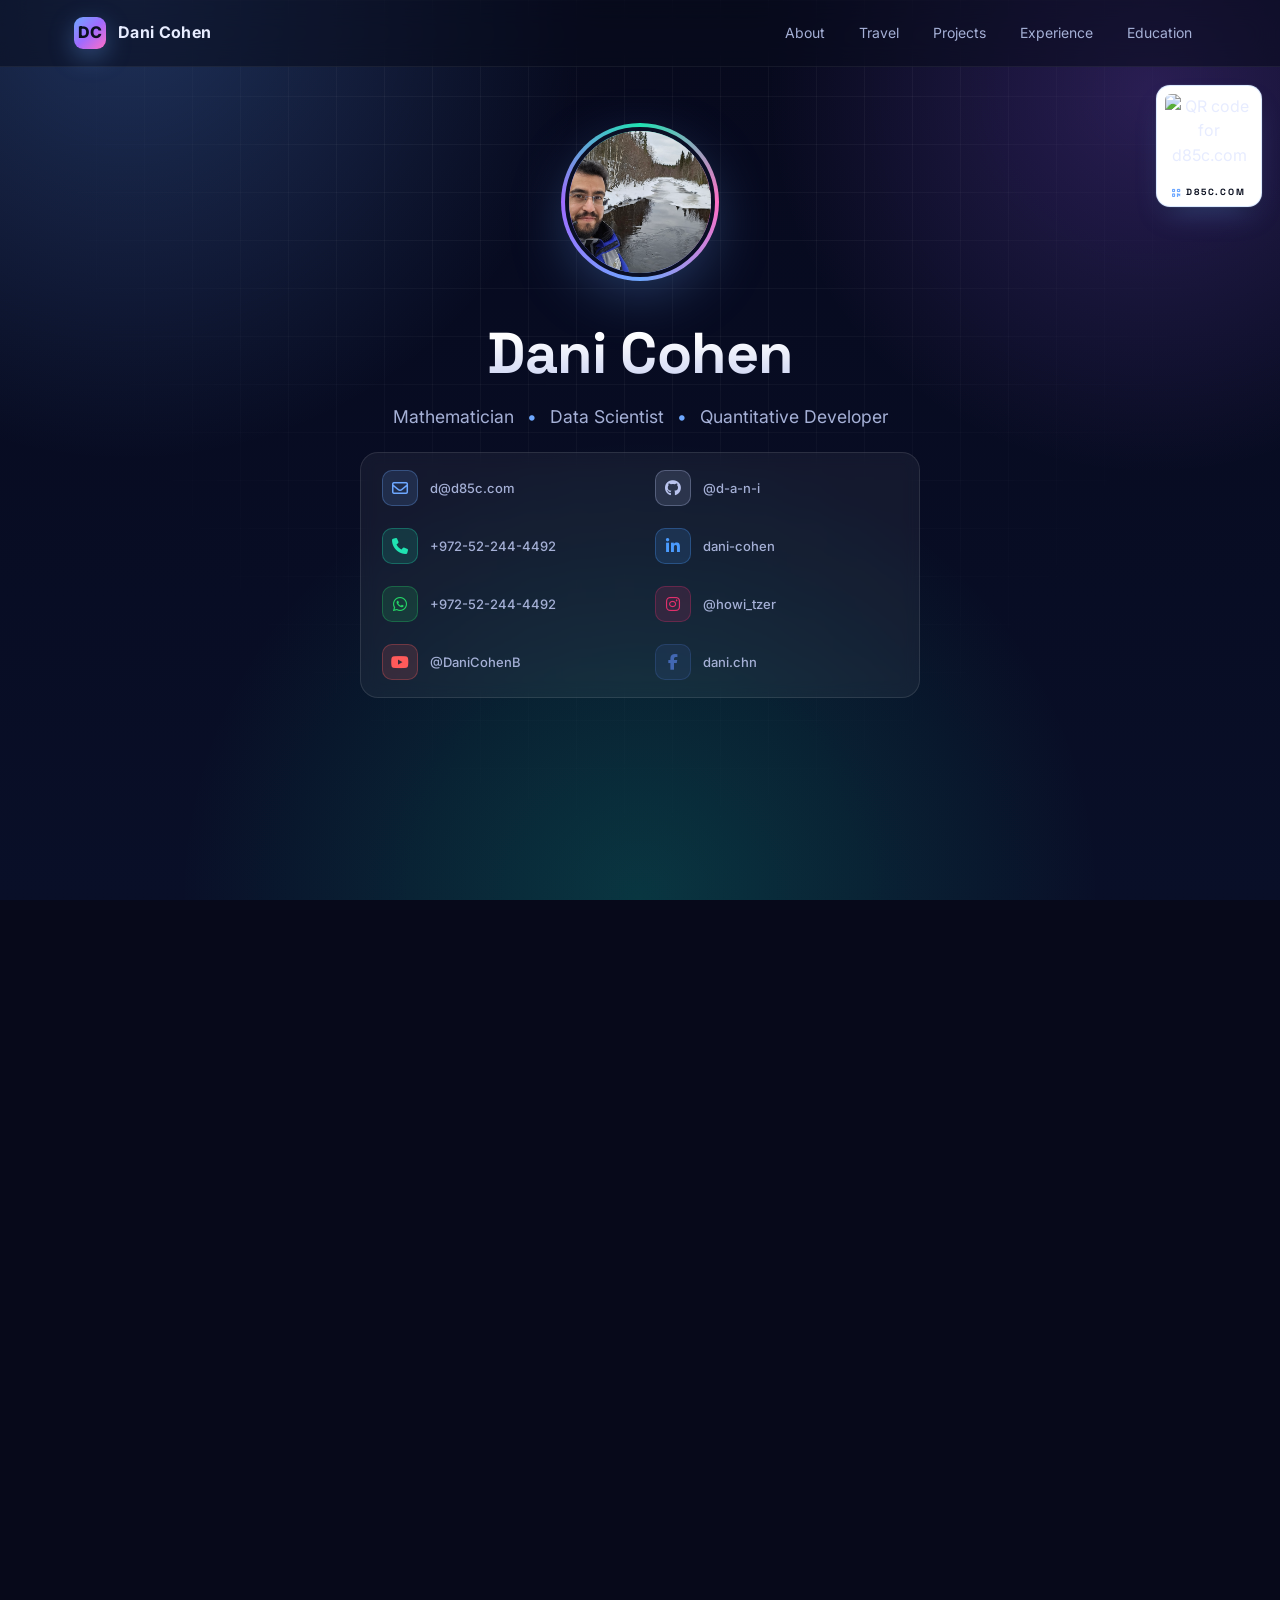
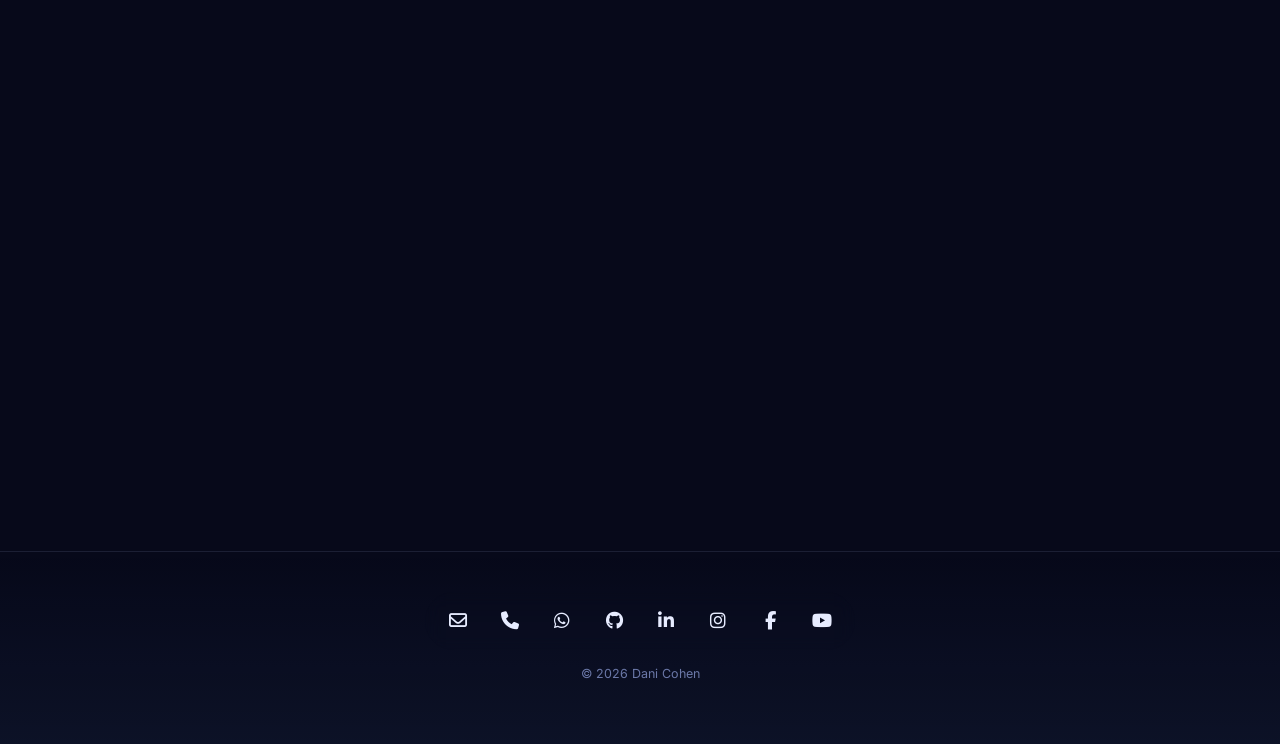
==== commit 37a2a86a: "Llamya Music Visualizer card (real frame, Canvas tag) and /llamiyahu/ redirect" ====
--- a/index.html
+++ b/index.html
@@ -947,7 +947,7 @@
                         <div class="ico"><i class="fa-solid fa-plane-departure"></i></div>
                         <div>
                             <h3>Travelling</h3>
-                            <p><a href="#travel">See where I've been</a> - 31 countries and counting.</p>
+                            <p><a href="#travel">See where I've been</a> - 32 countries and counting.</p>
                         </div>
                     </div>
                     <div class="interest">
@@ -1047,6 +1047,22 @@
                     </div>
                 </a>
 
+                <a class="project reveal" href="https://kama-arnona.co.il" target="_blank" rel="noopener">
+                    <span class="link" aria-hidden="true"><i class="fa-solid fa-arrow-up-right-from-square"></i></span>
+                    <div class="thumb">
+                        <img src="images/kama-arnona.webp" alt="Kama Arnona - arnona discounts and price map for every Israeli city" loading="lazy">
+                    </div>
+                    <div class="body">
+                        <h3><i class="fa-solid fa-city" style="color:var(--accent)"></i> Kama Arnona</h3>
+                        <p>Arnona rates, zones and discounts for all 257 Israeli local authorities - in 7 languages.</p>
+                        <div class="meta">
+                            <span class="tag">Civic tech</span>
+                            <span class="tag">Data</span>
+                            <span class="tag">i18n</span>
+                        </div>
+                    </div>
+                </a>
+
                 <a class="project reveal" href="https://yallagig.com" target="_blank" rel="noopener">
                     <span class="link" aria-hidden="true"><i class="fa-solid fa-arrow-up-right-from-square"></i></span>
                     <div class="thumb">
@@ -1135,18 +1151,17 @@
                     <span class="link" aria-hidden="true"><i class="fa-solid fa-arrow-up-right-from-square"></i></span>
                     <div class="thumb">
                         <img
-                            src="https://image.thum.io/get/width/800/crop/600/https://visualizer.d85c.com/"
-                            alt="Visualizer screenshot"
+                            src="images/llamya.webp"
+                            alt="Llamya Music Visualizer, a frame of the Kaleido mode"
                             loading="lazy"
-                            referrerpolicy="no-referrer"
-                            onerror="this.onerror=null;this.src='https://s.wordpress.com/mshots/v1/https%3A%2F%2Fvisualizer.d85c.com?w=800&amp;h=500'">
+                            referrerpolicy="no-referrer">
                     </div>
                     <div class="body">
-                        <h3><i class="fa-solid fa-wave-square" style="color:var(--accent-2)"></i> Visualizer</h3>
-                        <p>A music visualization tool that turns sound into responsive art.</p>
+                        <h3><i class="fa-solid fa-wave-square" style="color:var(--accent-2)"></i> Llamya Music Visualizer</h3>
+                        <p>Free music visualizer: search Creative Commons tracks, upload a file or use your mic.</p>
                         <div class="meta">
                             <span class="tag">Audio</span>
-                            <span class="tag">WebGL</span>
+                            <span class="tag">Canvas</span>
                             <span class="tag">DSP</span>
                         </div>
                     </div>
@@ -1181,6 +1196,22 @@
                         </div>
                     </div>
                 </a>
+
+                <a class="project reveal" href="https://spazique.d85c.com/" target="_blank" rel="noopener">
+                    <span class="link" aria-hidden="true"><i class="fa-solid fa-arrow-up-right-from-square"></i></span>
+                    <div class="thumb">
+                        <img src="images/spazique.webp" alt="Spazique five-lane space rhythm game" loading="lazy">
+                    </div>
+                    <div class="body">
+                        <h3><i class="fa-solid fa-music" style="color:var(--accent-2)"></i> Spazique</h3>
+                        <p>A five-lane space rhythm game with classical remixes.</p>
+                        <div class="meta">
+                            <span class="tag">Game</span>
+                            <span class="tag">WebGL</span>
+                            <span class="tag">Music</span>
+                        </div>
+                    </div>
+                </a>
             </div>
         </div>
     </section>
@@ -1298,6 +1329,7 @@
             { name: "Finland",       code: "fi", lat: 61.9, lng: 25.7 },
             { name: "Bulgaria",      code: "bg", lat: 42.7, lng: 25.5 },
             { name: "North Macedonia", code: "mk", lat: 41.6, lng: 21.7 },
+            { name: "Albania",       code: "al", lat: 41.2, lng: 20.2 },
             { name: "Greece",        code: "gr", lat: 39.1, lng: 21.8 },
             { name: "Cyprus",        code: "cy", lat: 35.1, lng: 33.4 },
             { name: "Turkey",        code: "tr", lat: 38.9, lng: 35.2 },
